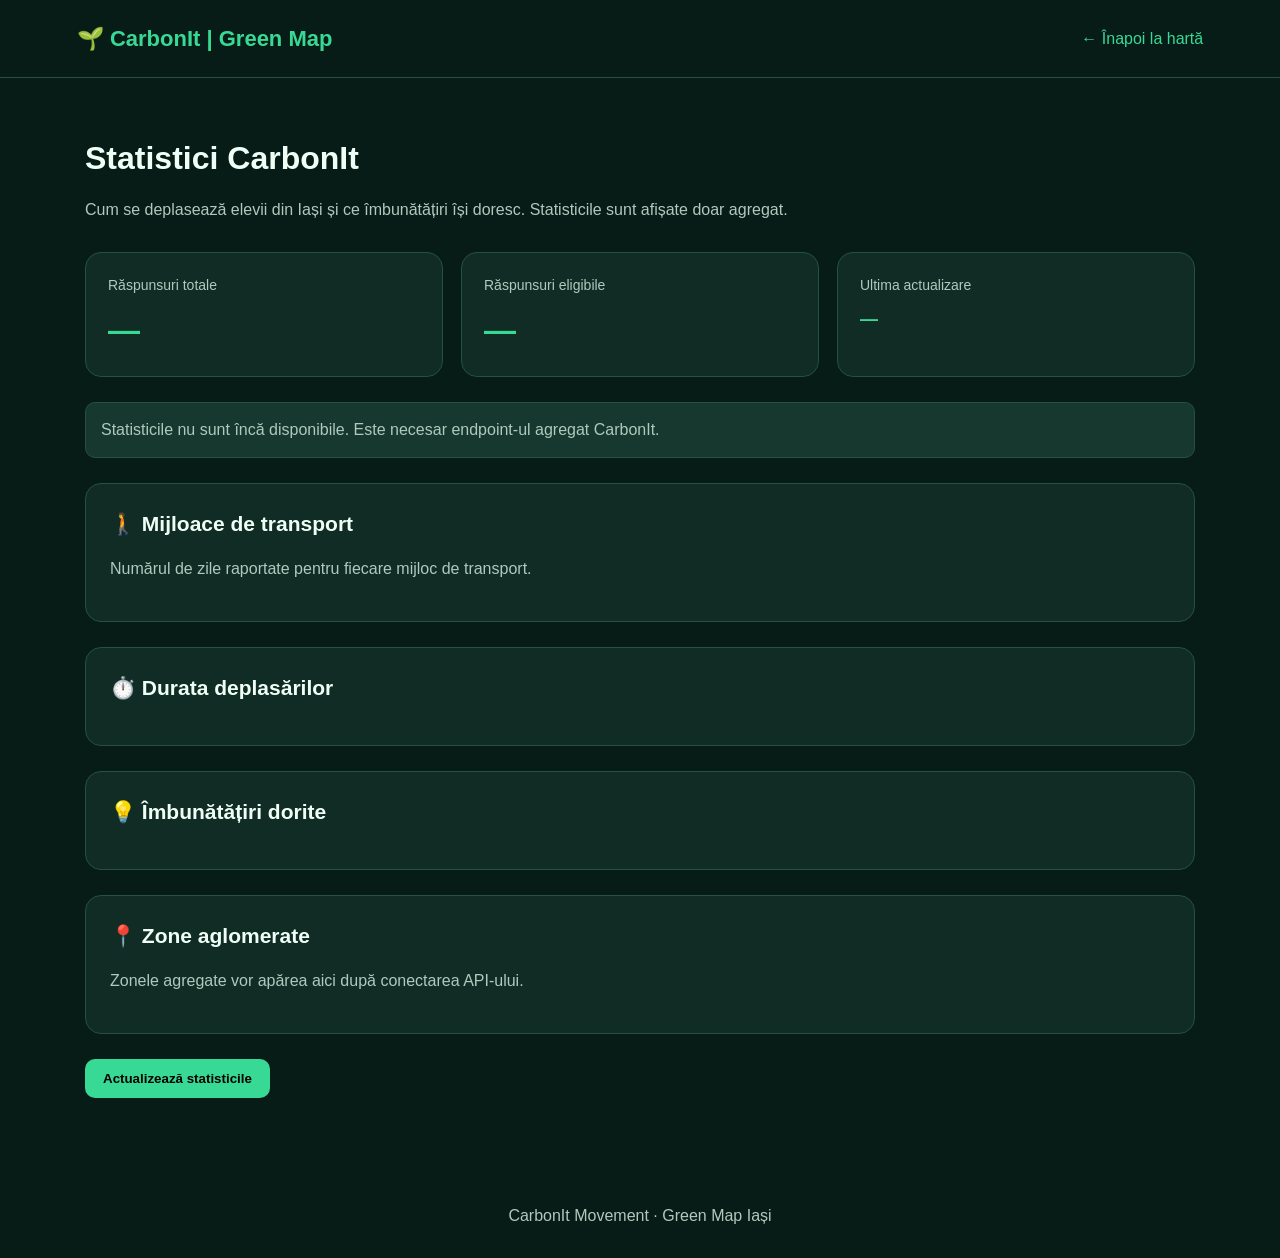
==== statistici.html @ b089088b "Add statistici.html for displaying statistics" ====
<!DOCTYPE html>
<html lang="ro">
<head>
  <meta charset="UTF-8">
  <meta name="viewport"
        content="width=device-width, initial-scale=1">
  <title>Statistici | CarbonIt Green Map</title>
  <style>
    :root {
      --bg: #071b17;
      --panel: #102c25;
      --border: #245143;
      --text: #effff6;
      --muted: #b0c9bd;
      --green: #38d995;
    }

    * { box-sizing: border-box; }

    body {
      margin: 0;
      background: var(--bg);
      color: var(--text);
      font-family: Arial, sans-serif;
      line-height: 1.5;
    }

    header {
      padding: 22px 6%;
      border-bottom: 1px solid var(--border);
      display: flex;
      align-items: center;
      justify-content: space-between;
      gap: 15px;
      flex-wrap: wrap;
    }

    .brand {
      font-size: 22px;
      font-weight: bold;
      color: var(--green);
    }

    a {
      color: var(--green);
      text-decoration: none;
    }

    main {
      max-width: 1150px;
      margin: auto;
      padding: 35px 20px 60px;
    }

    h1 { margin-bottom: 8px; }

    .intro {
      color: var(--muted);
      margin-bottom: 30px;
    }

    .cards {
      display: grid;
      grid-template-columns:
        repeat(auto-fit, minmax(220px, 1fr));
      gap: 18px;
      margin-bottom: 25px;
    }

    .card {
      background: var(--panel);
      border: 1px solid var(--border);
      border-radius: 16px;
      padding: 22px;
    }

    .label {
      color: var(--muted);
      font-size: 14px;
    }

    .value {
      font-size: 32px;
      font-weight: bold;
      color: var(--green);
      margin-top: 10px;
    }

    section {
      margin-top: 25px;
      background: var(--panel);
      border: 1px solid var(--border);
      border-radius: 16px;
      padding: 24px;
    }

    section h2 {
      margin-top: 0;
      font-size: 21px;
    }

    .chart-row {
      margin: 15px 0;
    }

    .chart-label {
      display: flex;
      justify-content: space-between;
      gap: 10px;
      margin-bottom: 6px;
      font-size: 14px;
    }

    .track {
      height: 13px;
      background: #25483d;
      border-radius: 20px;
      overflow: hidden;
    }

    .bar {
      height: 100%;
      width: 0;
      background: var(--green);
      border-radius: 20px;
      transition: width .4s;
    }

    .muted { color: var(--muted); }

    .notice {
      padding: 15px;
      background: #17382e;
      border: 1px solid var(--border);
      border-radius: 10px;
      color: var(--muted);
    }

    button {
      background: var(--green);
      border: none;
      border-radius: 10px;
      padding: 12px 18px;
      font-weight: bold;
      cursor: pointer;
    }

    footer {
      padding: 30px;
      text-align: center;
      color: var(--muted);
    }
  </style>
</head>

<body>
  <header>
    <div class="brand">🌱 CarbonIt | Green Map</div>
    <nav>
      <a href="./index.html">← Înapoi la hartă</a>
    </nav>
  </header>

  <main>
    <h1>Statistici CarbonIt</h1>

    <p class="intro">
      Cum se deplasează elevii din Iași și
      ce îmbunătățiri își doresc.
      Statisticile sunt afișate doar agregat.
    </p>

    <div class="cards">
      <div class="card">
        <div class="label">Răspunsuri totale</div>
        <div class="value" id="total">—</div>
      </div>

      <div class="card">
        <div class="label">Răspunsuri eligibile</div>
        <div class="value" id="students">—</div>
      </div>

      <div class="card">
        <div class="label">Ultima actualizare</div>
        <div class="value"
             id="updated"
             style="font-size:18px">—</div>
      </div>
    </div>

    <div class="notice" id="status">
      Se pregătește conectarea la API-ul
      agregat CarbonIt.
    </div>

    <section>
      <h2>🚶 Mijloace de transport</h2>
      <p class="muted">
        Numărul de zile raportate pentru fiecare
        mijloc de transport.
      </p>
      <div id="transportChart"></div>
    </section>

    <section>
      <h2>⏱️ Durata deplasărilor</h2>
      <div id="timeChart"></div>
    </section>

    <section>
      <h2>💡 Îmbunătățiri dorite</h2>
      <div id="helpChart"></div>
    </section>

    <section>
      <h2>📍 Zone aglomerate</h2>
      <div id="zones">
        <p class="muted">
          Zonele agregate vor apărea aici
          după conectarea API-ului.
        </p>
      </div>
    </section>

    <p style="margin-top:25px">
      <button id="refresh">
        Actualizează statisticile
      </button>
    </p>
  </main>

  <footer>
    CarbonIt Movement · Green Map Iași
  </footer>

  <script>
    'use strict';

    // Înlocuim această adresă când API-ul
    // agregat este disponibil.
    const API_URL =
      'https://carbonit.datastream.ro/api/public-summary';

    const labels = {
      foot: 'Mers pe jos',
      bike: 'Bicicletă',
      public: 'Transport public',
      car: 'Mașină',
      taxi: 'Taxi',
      other: 'Altele',
      sub15: 'Sub 15 minute',
      '15-20': '15–20 minute',
      '20-30': '20–30 minute',
      peste30: 'Peste 30 minute',
      rute: 'Rute mai bune',
      info: 'Informații despre transport',
      altceva: 'Alte îmbunătățiri'
    };

    function chart(id, data) {
      const root = document.getElementById(id);
      root.replaceChildren();

      const entries = Object.entries(data || {})
        .filter(([, value]) =>
          typeof value === 'number' &&
          Number.isFinite(value) &&
          value >= 0
        );

      const max = Math.max(
        1,
        ...entries.map(([, value]) => value)
      );

      if (!entries.length) {
        root.textContent = 'Nu există date disponibile.';
        return;
      }

      for (const [key, value] of entries) {
        const row = document.createElement('div');
        row.className = 'chart-row';

        const title = document.createElement('div');
        title.className = 'chart-label';

        const name = document.createElement('span');
        name.textContent = labels[key] || key;

        const count = document.createElement('strong');
        count.textContent = value;

        title.append(name, count);

        const track = document.createElement('div');
        track.className = 'track';

        const bar = document.createElement('div');
        bar.className = 'bar';
        bar.style.width =
          (value / max * 100) + '%';

        track.appendChild(bar);
        row.append(title, track);
        root.appendChild(row);
      }
    }

    function showZones(zones) {
      const root = document.getElementById('zones');
      root.replaceChildren();

      if (!Array.isArray(zones) || !zones.length) {
        root.textContent =
          'Nu există zone agregate disponibile.';
        return;
      }

      for (const zone of zones) {
        const item = document.createElement('p');
        item.className = 'muted';

        const name =
          typeof zone.name === 'string'
            ? zone.name
            : 'Zonă';

        const count =
          Number.isFinite(zone.responses)
            ? ' · ' + zone.responses + ' mențiuni'
            : '';

        item.textContent = name + count;
        root.appendChild(item);
      }
    }

    async function loadStats() {
      const status =
        document.getElementById('status');

      status.textContent =
        'Se încarcă statisticile...';

      try {
        const response = await fetch(API_URL, {
          cache: 'no-store',
          headers: {
            Accept: 'application/json'
          }
        });

        if (!response.ok) {
          throw new Error(
            'API indisponibil (' +
            response.status + ')'
          );
        }

        const data = await response.json();

        if (
          data.ok !== true ||
          Array.isArray(data.responses) ||
          !data.transport ||
          !data.travelTime ||
          !data.help
        ) {
          throw new Error(
            'API-ul nu oferă formatul agregat necesar.'
          );
        }

        document.getElementById('total')
          .textContent =
          data.totalResponses ?? '—';

        document.getElementById('students')
          .textContent =
          data.studentResponses ?? '—';

        document.getElementById('updated')
          .textContent =
          data.updatedAt
            ? new Date(data.updatedAt)
                .toLocaleString('ro-RO')
            : '—';

        chart('transportChart', data.transport);
        chart('timeChart', data.travelTime);
        chart('helpChart', data.help);

        showZones(data.zones);

        status.textContent =
          'Statistici actualizate automat din CarbonIt.';
      } catch (error) {
        console.error(error);

        status.textContent =
          'Statisticile nu sunt încă disponibile. ' +
          'Este necesar endpoint-ul agregat CarbonIt.';
      }
    }

    document.getElementById('refresh')
      .addEventListener('click', loadStats);

    loadStats();

    // Reîmprospătare la fiecare 5 minute.
    setInterval(loadStats, 5 * 60 * 1000);
  </script>
</body>
</html>
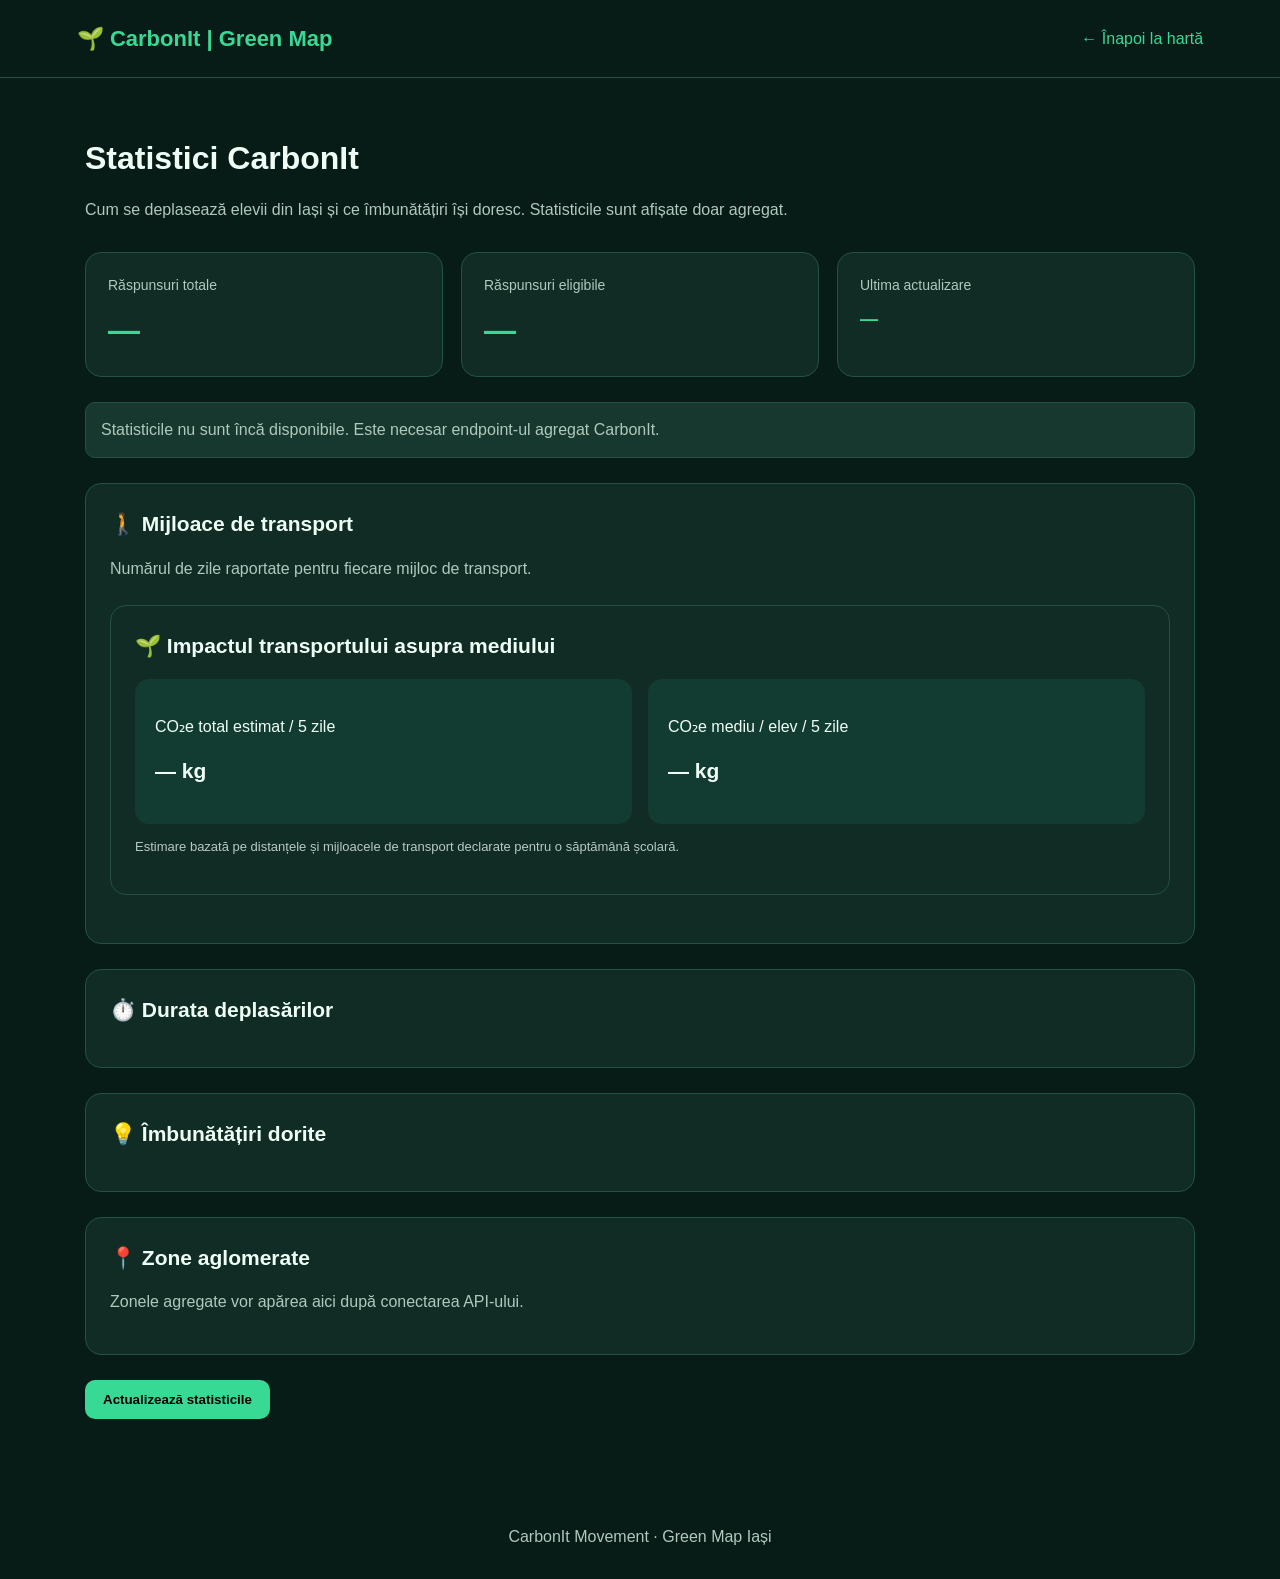
==== commit f6f54a08: "Add environmental impact section to statistici.html" ====
--- a/statistici.html
+++ b/statistici.html
@@ -201,6 +201,28 @@
         Numărul de zile raportate pentru fiecare
         mijloc de transport.
       </p>
+      <section style="margin:24px 0;">
+  <h2>🌱 Impactul transportului asupra mediului</h2>
+
+  <div style="display:flex;gap:16px;flex-wrap:wrap;">
+    <div style="flex:1;min-width:220px;padding:20px;
+                background:#123c32;border-radius:14px;">
+      <p>CO₂e total estimat / 5 zile</p>
+      <h2 id="co2Total">— kg</h2>
+    </div>
+
+    <div style="flex:1;min-width:220px;padding:20px;
+                background:#123c32;border-radius:14px;">
+      <p>CO₂e mediu / elev / 5 zile</p>
+      <h2 id="co2Average">— kg</h2>
+    </div>
+  </div>
+
+  <p id="co2Note" style="opacity:.75;font-size:13px;">
+    Estimare bazată pe distanțele și mijloacele de
+    transport declarate pentru o săptămână școlară.
+  </p>
+</section>
       <div id="transportChart"></div>
     </section>
 
@@ -362,6 +384,24 @@
 
         const data = await response.json();
 
+        const co2 = data.co2;
+
+const totalElement = document.getElementById('co2Total');
+const averageElement = document.getElementById('co2Average');
+
+function formatKg(value) {
+  return typeof value === 'number' && Number.isFinite(value)
+    ? value.toLocaleString('ro-RO', {
+        maximumFractionDigits: 2
+      }) + ' kg'
+    : '— kg';
+}
+
+if (totalElement && averageElement) {
+  totalElement.textContent = formatKg(co2?.totalKg5Days);
+  averageElement.textContent = formatKg(co2?.averageKg5Days);
+}
+
         if (
           data.ok !== true ||
           Array.isArray(data.responses) ||
